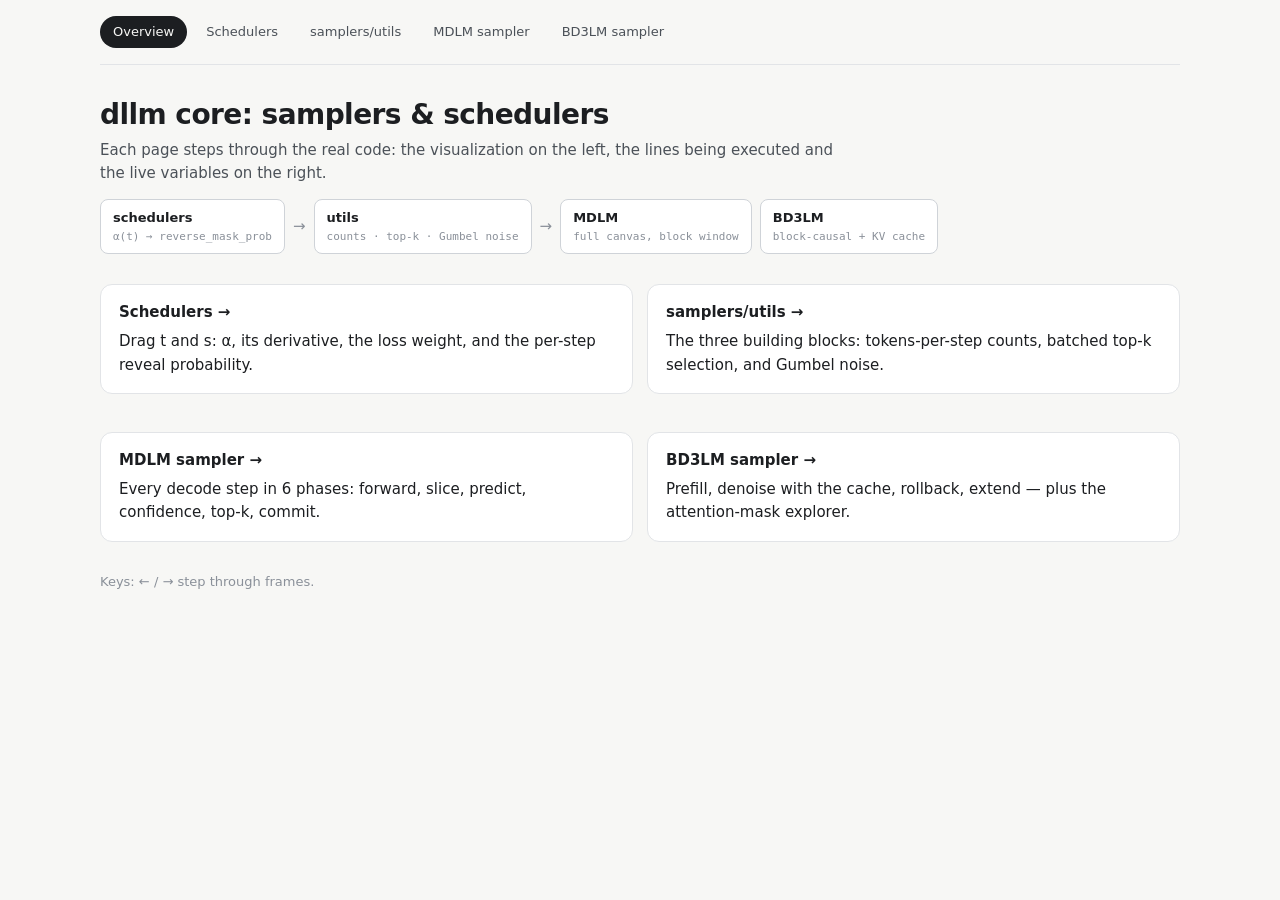
==== visualizations/index.html @ 9d62412a "dllm core" ====
<!doctype html>
<html lang="en"><head><meta charset="utf-8"><meta name="viewport" content="width=device-width,initial-scale=1">
<title>dllm core visualizations</title>
<link rel="stylesheet" href="assets/style.css">
</head><body><main>
<script src="assets/common.js"></script>
<script>document.write(navHtml("index.html"))</script>
<h1>dllm core: samplers &amp; schedulers</h1>
<p class="sub">Each page steps through the real code: the visualization on the left, the lines being executed and the live variables on the right.</p>

<div class="flow" style="margin:6px 0 18px">
  <div class="box"><b>schedulers</b><small>α(t) → reverse_mask_prob</small></div><div class="arr">→</div>
  <div class="box"><b>utils</b><small>counts · top-k · Gumbel noise</small></div><div class="arr">→</div>
  <div class="box"><b>MDLM</b><small>full canvas, block window</small></div>
  <div class="box"><b>BD3LM</b><small>block-causal + KV cache</small></div>
</div>

<div class="grid2">
  <a class="card" href="schedulers.html" style="text-decoration:none;color:inherit"><h3 style="margin-top:0">Schedulers →</h3>Drag t and s: α, its derivative, the loss weight, and the per-step reveal probability.</a>
  <a class="card" href="utils.html" style="text-decoration:none;color:inherit"><h3 style="margin-top:0">samplers/utils →</h3>The three building blocks: tokens-per-step counts, batched top-k selection, and Gumbel noise.</a>
  <a class="card" href="mdlm.html" style="text-decoration:none;color:inherit"><h3 style="margin-top:0">MDLM sampler →</h3>Every decode step in 6 phases: forward, slice, predict, confidence, top-k, commit.</a>
  <a class="card" href="bd3lm.html" style="text-decoration:none;color:inherit"><h3 style="margin-top:0">BD3LM sampler →</h3>Prefill, denoise with the cache, rollback, extend — plus the attention-mask explorer.</a>
</div>
<p style="color:var(--muted);font-size:13px;margin-top:18px">Keys: ← / → step through frames.</p>
</main></body></html>
---- visualizations/assets/style.css ----
:root {
  --bg: #f7f7f5; --surface: #ffffff; --ink: #1c1e21; --ink2: #4b5158; --muted: #8a9099;
  --line: #e2e4e7; --line2: #cfd3d8; --code: #f0f1f3;
  --c1: #2a6fdb; --c2: #d9730d; --c3: #178f6b; --c4: #8451cf;
  --prompt: #d5dae2; --prompt-ink: #3a4048; --eos: #ececef; --pad: #f3f3f5;
  --bad: #c2372d; --good: #178f6b; --hatch: rgba(217,115,13,.55);
  color-scheme: light;
}
@media (prefers-color-scheme: dark) {
  :root:not([data-theme="light"]) {
    --bg: #101215; --surface: #181b1f; --ink: #e8eaed; --ink2: #b4bac2; --muted: #7b828c;
    --line: #2a2e34; --line2: #3a3f47; --code: #21252a;
    --c1: #5b9bff; --c2: #f0983d; --c3: #3cc9a0; --c4: #b58cf0;
    --prompt: #333a45; --prompt-ink: #c9d0da; --eos: #23272c; --pad: #1c1f23;
    --bad: #ff7b6e; --good: #3cc9a0; --hatch: rgba(240,152,61,.6);
    color-scheme: dark;
  }
}
:root[data-theme="dark"] {
  --bg: #101215; --surface: #181b1f; --ink: #e8eaed; --ink2: #b4bac2; --muted: #7b828c;
  --line: #2a2e34; --line2: #3a3f47; --code: #21252a;
  --c1: #5b9bff; --c2: #f0983d; --c3: #3cc9a0; --c4: #b58cf0;
  --prompt: #333a45; --prompt-ink: #c9d0da; --eos: #23272c; --pad: #1c1f23;
  --bad: #ff7b6e; --good: #3cc9a0; --hatch: rgba(240,152,61,.6);
  color-scheme: dark;
}
* { box-sizing: border-box; }
html { background: var(--bg); }
body {
  margin: 0; background: var(--bg); color: var(--ink);
  font: 15px/1.55 system-ui, -apple-system, "Segoe UI", Roboto, sans-serif;
  padding: 0 clamp(16px, 4vw, 40px) 80px;
}
main { max-width: 1080px; margin: 0 auto; }
nav.top { display: flex; gap: 6px; flex-wrap: wrap; padding: 16px 0; border-bottom: 1px solid var(--line); margin-bottom: 8px; }
nav.top a { color: var(--ink2); text-decoration: none; padding: 5px 12px; border-radius: 999px; font-size: 13px; border: 1px solid transparent; }
nav.top a:hover { border-color: var(--line2); }
nav.top a.on { background: var(--ink); color: var(--bg); }
h1 { font-size: 28px; margin: 28px 0 6px; letter-spacing: -.02em; }
h2 { font-size: 20px; margin: 44px 0 8px; letter-spacing: -.01em; }
h3 { font-size: 15px; margin: 22px 0 6px; }
p.lede { color: var(--ink2); font-size: 16px; max-width: 70ch; margin: 0 0 8px; }
p, li { max-width: 78ch; }
code, pre, .mono { font-family: ui-monospace, "SF Mono", Menlo, Consolas, monospace; font-size: 12.5px; }
code { background: var(--code); padding: 1px 5px; border-radius: 4px; }
pre { background: var(--code); padding: 12px 14px; border-radius: 8px; overflow-x: auto; line-height: 1.5; margin: 8px 0; }
.card { background: var(--surface); border: 1px solid var(--line); border-radius: 12px; padding: 16px 18px; margin: 12px 0; }
.grid2 { display: grid; grid-template-columns: repeat(auto-fit, minmax(min(100%, 420px), 1fr)); gap: 14px; }
.controls { display: flex; flex-wrap: wrap; gap: 14px 22px; align-items: end; }
.controls label { display: flex; flex-direction: column; gap: 3px; font-size: 12px; color: var(--ink2); }
.controls input[type=range] { width: 150px; }
.controls select, .controls input[type=text], .controls input[type=number] {
  background: var(--surface); color: var(--ink); border: 1px solid var(--line2); border-radius: 6px; padding: 4px 8px; font: inherit; font-size: 13px;
}
.controls output { font-family: ui-monospace, monospace; color: var(--ink); }
button { background: var(--surface); color: var(--ink); border: 1px solid var(--line2); border-radius: 6px; padding: 5px 12px; font: inherit; font-size: 13px; cursor: pointer; }
button:hover { border-color: var(--ink2); }
button.primary { background: var(--ink); color: var(--bg); border-color: var(--ink); }
.legend { display: flex; flex-wrap: wrap; gap: 6px 16px; font-size: 12px; color: var(--ink2); margin: 6px 0 2px; }
.legend i { display: inline-block; width: 18px; height: 3px; border-radius: 2px; vertical-align: middle; margin-right: 6px; }
.legend i.sw { height: 12px; width: 12px; border-radius: 3px; }
svg text { fill: var(--muted); font-size: 11px; font-family: system-ui, sans-serif; }
svg .grid { stroke: var(--line); stroke-width: 1; }
svg .axis { stroke: var(--line2); stroke-width: 1; }
.chart { position: relative; }
.chart svg { width: 100%; height: auto; display: block; }
.note { border-left: 3px solid var(--c2); padding: 6px 12px; background: color-mix(in srgb, var(--c2) 8%, var(--surface)); border-radius: 0 8px 8px 0; font-size: 14px; margin: 10px 0; max-width: 78ch; }
.note.info { border-color: var(--c1); background: color-mix(in srgb, var(--c1) 7%, var(--surface)); }
.note.bad { border-color: var(--bad); background: color-mix(in srgb, var(--bad) 7%, var(--surface)); }
table { border-collapse: collapse; font-size: 13px; width: 100%; }
th, td { text-align: left; padding: 6px 10px; border-bottom: 1px solid var(--line); vertical-align: top; }
th { color: var(--ink2); font-weight: 600; font-size: 12px; }
.tblwrap { overflow-x: auto; }
.pill { display: inline-block; font-size: 11px; padding: 1px 8px; border-radius: 999px; border: 1px solid var(--line2); color: var(--ink2); }
.pill.hi { border-color: var(--bad); color: var(--bad); }
.pill.med { border-color: var(--c2); color: var(--c2); }
.pill.lo { border-color: var(--muted); color: var(--muted); }

/* ---- token canvas ---- */
.seqs { overflow-x: auto; padding: 4px 0 10px; }
.seq { margin: 0 0 16px; min-width: max-content; }
.seq .lab { font-size: 12px; color: var(--ink2); margin-bottom: 3px; font-family: ui-monospace, monospace; }
.row { display: grid; grid-template-columns: repeat(var(--T), var(--cw)); gap: 2px; }
.cell { height: 30px; border-radius: 4px; font: 11px ui-monospace, monospace; display: grid; place-items: center; color: var(--ink2); position: relative; }
.cell.prompt { background: var(--prompt); color: var(--prompt-ink); }
.cell.pad { background: var(--pad); border: 1px dashed var(--line2); color: var(--muted); }
.cell.eos { background: var(--eos); color: var(--muted); }
.cell.none { border: 1px dotted var(--line); background: transparent; }
.cell.mask { border: 1px dashed var(--c2); background: repeating-linear-gradient(45deg, transparent 0 4px, var(--hatch) 4px 5px); color: var(--c2); }
.cell.done { background: color-mix(in srgb, var(--c1) calc(var(--f) * 70% + 12%), var(--surface)); color: var(--ink); }
.cell.done.dark { color: #fff; }
.cell.sel { outline: 2px solid var(--c2); outline-offset: 1px; z-index: 1; }
.cell.eostok { background: var(--eos); border: 1px solid var(--bad); color: var(--bad); }
.bars { height: 40px; align-items: end; margin-top: 3px; }
.bars div { background: color-mix(in srgb, var(--c1) 45%, var(--surface)); border-radius: 2px 2px 0 0; min-height: 0; }
.bars div.pick { background: var(--c2); }
.win { height: 8px; margin-top: 3px; }
.win div { background: var(--c3); opacity: .75; border-radius: 4px; height: 4px; align-self: center; }
.tokrow { display: flex; gap: 2px; }
#tip { position: fixed; pointer-events: none; z-index: 50; background: var(--ink); color: var(--bg); font-size: 12px; padding: 5px 9px; border-radius: 6px; max-width: 280px; display: none; white-space: pre-line; box-shadow: 0 4px 14px rgba(0,0,0,.25); }
.chart .tt { position: absolute; pointer-events: none; background: var(--ink); color: var(--bg); font-size: 12px; padding: 6px 9px; border-radius: 6px; display: none; white-space: nowrap; box-shadow: 0 4px 14px rgba(0,0,0,.25); }
.matrix { display: grid; gap: 1px; width: max-content; }
.mcell { width: var(--mc, 14px); height: var(--mc, 14px); background: var(--pad); border-radius: 2px; }
.mcell.on { background: color-mix(in srgb, var(--c1) 70%, var(--surface)); }
.mcell.q { outline: 1px solid var(--c2); }
.mcell.qon { background: var(--c2); }
.mlab { font: 10px ui-monospace, monospace; color: var(--muted); display: grid; place-items: center; width: var(--mc, 14px); height: var(--mc, 14px); }
.numgrid { display: grid; gap: 2px; width: max-content; }
.ncell { min-width: 26px; height: 24px; padding: 0 4px; display: grid; place-items: center; border-radius: 4px; font: 11px ui-monospace, monospace; background: var(--code); color: var(--ink2); }
.ncell.nz { background: color-mix(in srgb, var(--c1) 22%, var(--surface)); color: var(--ink); }
.ncell.cur { outline: 2px solid var(--c2); }
.ncell.hd { background: transparent; color: var(--muted); }
.stat { display: inline-block; margin: 4px 22px 4px 0; }
.stat b { display: block; font-size: 22px; letter-spacing: -.02em; font-variant-numeric: tabular-nums; }
.stat span { font-size: 12px; color: var(--ink2); }
.flow { display: flex; flex-wrap: wrap; gap: 8px; align-items: stretch; }
.flow .box { border: 1px solid var(--line2); border-radius: 8px; padding: 8px 12px; background: var(--surface); font-size: 13px; min-width: 140px; }
.flow .box small { display: block; color: var(--muted); font-size: 11px; font-family: ui-monospace, monospace; }
.flow .arr { align-self: center; color: var(--muted); }
.loop-tag { font: 11px ui-monospace, monospace; color: var(--bad); border: 1px solid var(--bad); border-radius: 4px; padding: 0 5px; }

/* ---- revamp: split layout, code panel, watch, stepper ---- */
.split { display: grid; grid-template-columns: minmax(0, 1.2fr) minmax(0, 1fr); gap: 16px; align-items: start; }
@media (max-width: 960px) { .split { grid-template-columns: 1fr; } }
.sticky { position: sticky; top: 12px; }
.code { background: var(--code); border-radius: 10px; padding: 8px 0 10px; overflow: auto; max-height: 62vh; border: 1px solid var(--line); }
.code + .code { margin-top: 10px; }
.code .ttl { padding: 2px 14px 6px; color: var(--muted); font: 11px ui-monospace, monospace; }
.code .ln { display: block; padding: 0 14px 0 11px; border-left: 3px solid transparent; white-space: pre; color: var(--ink2); font: 12.5px/1.6 ui-monospace, "SF Mono", Menlo, Consolas, monospace; opacity: .5; transition: opacity .12s, background .12s; }
.code .ln.plain { opacity: .85; }
.code .ln.on { opacity: 1; color: var(--ink); background: color-mix(in srgb, var(--c2) 17%, transparent); border-left-color: var(--c2); }
.code .cm { color: var(--muted); }
.watch { margin-top: 10px; border: 1px solid var(--line); border-radius: 10px; background: var(--surface); padding: 6px 12px; font: 12px/1.7 ui-monospace, monospace; overflow-x: auto; }
.watch div { display: flex; gap: 10px; white-space: nowrap; }
.watch b { color: var(--c1); font-weight: 600; min-width: 86px; }
.watch span { color: var(--ink); }
.watch .t { color: var(--muted); margin-left: auto; padding-left: 12px; }
.stepper { display: flex; gap: 8px; align-items: center; flex-wrap: wrap; }
.stepper input[type=range] { flex: 1; min-width: 140px; }
.stepper .lab { font: 12px ui-monospace, monospace; color: var(--ink2); min-width: 64px; text-align: right; }
.cap { font-size: 15px; margin: 10px 0 6px; min-height: 3em; }
.cap b { color: var(--c2); }
.panel { background: var(--surface); border: 1px solid var(--line); border-radius: 12px; padding: 14px 16px; }
.tabs { display: flex; gap: 6px; margin: 0 0 12px; }
.tabs button.on { background: var(--ink); color: var(--bg); border-color: var(--ink); }
.cell.proc { box-shadow: inset 0 0 0 1.5px color-mix(in srgb, var(--c1) 55%, transparent); }
.cell.dim { opacity: .28; }
.cell .tk { font-size: 9px; letter-spacing: -.02em; }
.cell.tmp { background: repeating-linear-gradient(45deg, transparent 0 4px, color-mix(in srgb, var(--c4) 55%, transparent) 4px 5px); border: 1px dashed var(--c4); }
.cell.kv { background: color-mix(in srgb, var(--c4) 38%, var(--surface)); color: var(--ink); }
.bar1 { display: flex; height: 22px; border-radius: 5px; overflow: hidden; background: var(--code); }
.bar1 i { display: block; height: 100%; }
.mini { font: 12px/1.6 ui-monospace, monospace; color: var(--ink2); margin: 2px 0; }
.mini b { color: var(--ink); }
h1 { margin-bottom: 2px; }
.sub { color: var(--ink2); margin: 0 0 14px; }

/* ---- code panel fixes ---- */
.split { grid-template-columns: minmax(0, 1fr) minmax(0, 1.05fr); }
@media (max-width: 960px) { .split { grid-template-columns: 1fr; } }
.code { margin-bottom: 10px; max-height: 68vh; }
.code .ln { white-space: pre-wrap; overflow-wrap: anywhere; font-size: 12px; line-height: 1.55; opacity: .82; }
.code .ln.plain { opacity: .95; }
.code .ln.on { opacity: 1; background: color-mix(in srgb, var(--c2) 22%, transparent); }
.controls label:has(> input[type=checkbox]) { flex-direction: row; align-items: center; gap: 6px; padding-bottom: 4px; }

/* ---- embed mode + blog ---- */
.embed h1, .embed .sub, .embed nav.top { display: none; }
.embed body { padding-bottom: 12px; }
.embed h2 { display: none; }
.blog main { max-width: 780px; }
.blog h1 { font-size: 34px; line-height: 1.15; margin: 34px 0 8px; }
.blog h2 { font-size: 26px; margin: 56px 0 10px; }
.blog h3 { font-size: 18px; margin: 30px 0 6px; }
.blog p, .blog li { max-width: none; font-size: 17px; line-height: 1.72; }
.blog li { margin: 4px 0; }
.blog figure { margin: 22px -60px; }
@media (max-width: 960px) { .blog figure { margin: 22px 0; } }
.blog figure iframe { width: 100%; border: 1px solid var(--line); border-radius: 12px; background: var(--bg); display: block; min-height: 300px; }
.blog figcaption { font-size: 13.5px; color: var(--ink2); margin: 8px 2px 0; }
.blog .eq { background: var(--code); border-radius: 8px; padding: 12px 16px; margin: 14px 0; font: 15px/1.7 ui-monospace, monospace; overflow-x: auto; }
@media (min-width: 700px) and (max-width: 960px) { .embed .split { grid-template-columns: minmax(0, .9fr) minmax(0, 1.2fr); } }
.embed .sticky { position: static; }
.embed .code { max-height: none; }
[hidden] { display: none !important; }
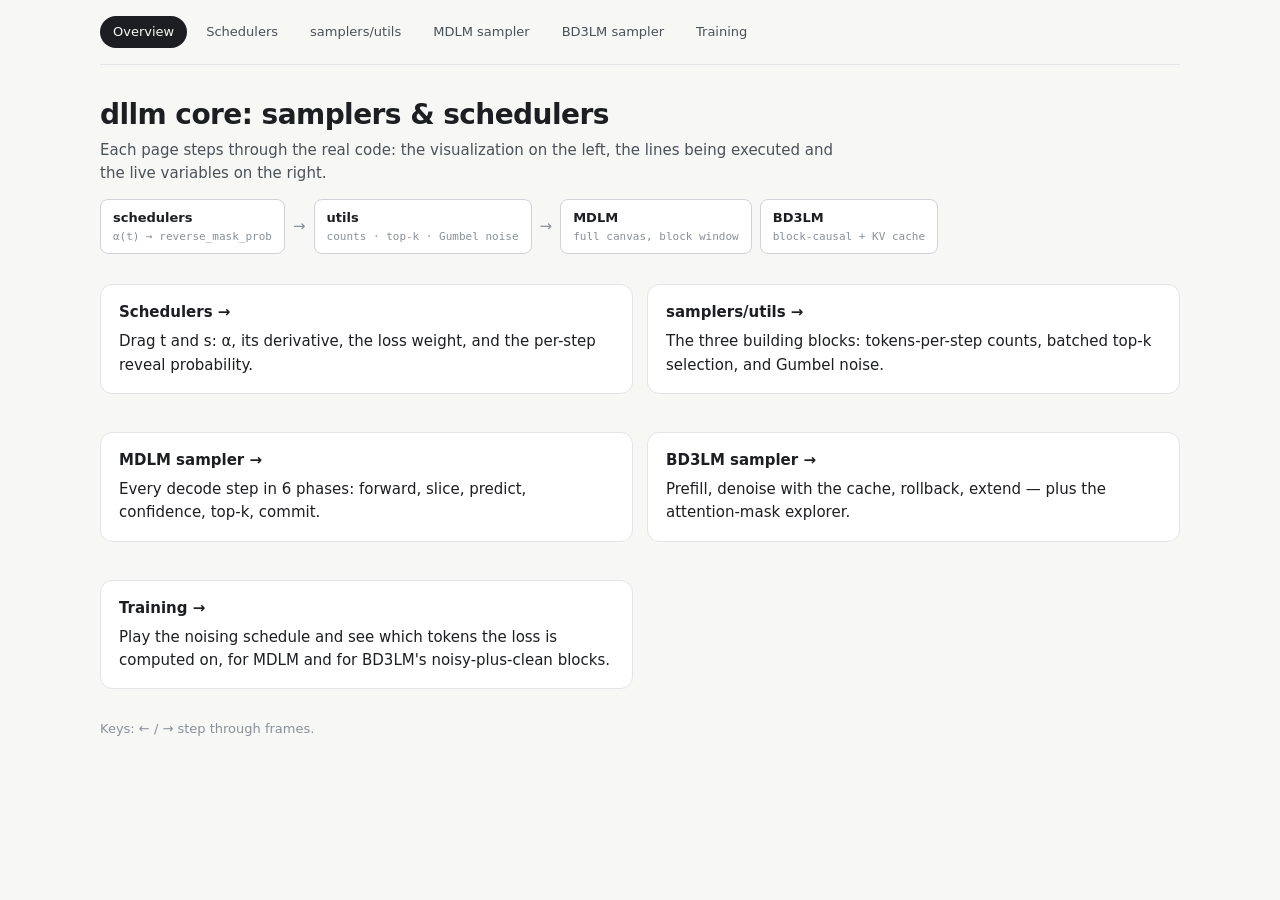
==== commit 95a48b0a: "add train" ====
--- a/visualizations/index.html
+++ b/visualizations/index.html
@@ -20,6 +20,7 @@
   <a class="card" href="utils.html" style="text-decoration:none;color:inherit"><h3 style="margin-top:0">samplers/utils →</h3>The three building blocks: tokens-per-step counts, batched top-k selection, and Gumbel noise.</a>
   <a class="card" href="mdlm.html" style="text-decoration:none;color:inherit"><h3 style="margin-top:0">MDLM sampler →</h3>Every decode step in 6 phases: forward, slice, predict, confidence, top-k, commit.</a>
   <a class="card" href="bd3lm.html" style="text-decoration:none;color:inherit"><h3 style="margin-top:0">BD3LM sampler →</h3>Prefill, denoise with the cache, rollback, extend — plus the attention-mask explorer.</a>
+  <a class="card" href="training.html" style="text-decoration:none;color:inherit"><h3 style="margin-top:0">Training →</h3>Play the noising schedule and see which tokens the loss is computed on, for MDLM and for BD3LM's noisy-plus-clean blocks.</a>
 </div>
 <p style="color:var(--muted);font-size:13px;margin-top:18px">Keys: ← / → step through frames.</p>
 </main></body></html>
--- a/visualizations/assets/style.css
+++ b/visualizations/assets/style.css
@@ -183,3 +183,20 @@
 .embed .sticky { position: static; }
 .embed .code { max-height: none; }
 [hidden] { display: none !important; }
+
+/* ---- training page: word-level token columns ---- */
+.trk { display: flex; flex-wrap: wrap; gap: 12px 6px; }
+.tcol { display: flex; flex-direction: column; gap: 3px; align-items: stretch; min-width: 40px; }
+.wt { font: 12px ui-monospace, "SF Mono", Menlo, monospace; padding: 4px 7px; border-radius: 5px; text-align: center; white-space: nowrap; }
+.wt.clean { background: var(--pad); color: var(--muted); }
+.wt.ctx { background: var(--prompt); color: var(--prompt-ink); }
+.wt.msk { border: 1px dashed var(--c2); background: repeating-linear-gradient(45deg, transparent 0 4px, var(--hatch) 4px 5px); color: var(--c2); }
+.wt.att { outline: 2px solid var(--c4); background: color-mix(in srgb, var(--c4) 22%, var(--surface)); color: var(--ink); }
+.wt.mark { font-size: 10.5px; padding: 0 2px; color: var(--muted); }
+.wt.mark.on { color: var(--c2); font-weight: 600; }
+.blks { display: flex; flex-wrap: wrap; gap: 10px; }
+.blk { border: 1.5px solid var(--line2); border-radius: 10px; padding: 6px 8px 8px; cursor: pointer; transition: opacity .12s; }
+.blk .bh { font: 11px ui-monospace, monospace; color: var(--ink2); margin-bottom: 6px; }
+.blk.sel { border-color: var(--c2); box-shadow: 0 0 0 1px var(--c2) inset; }
+.blk.future { opacity: .38; }
+.rowlab { font: 11px ui-monospace, monospace; color: var(--muted); margin: 0 0 4px; }
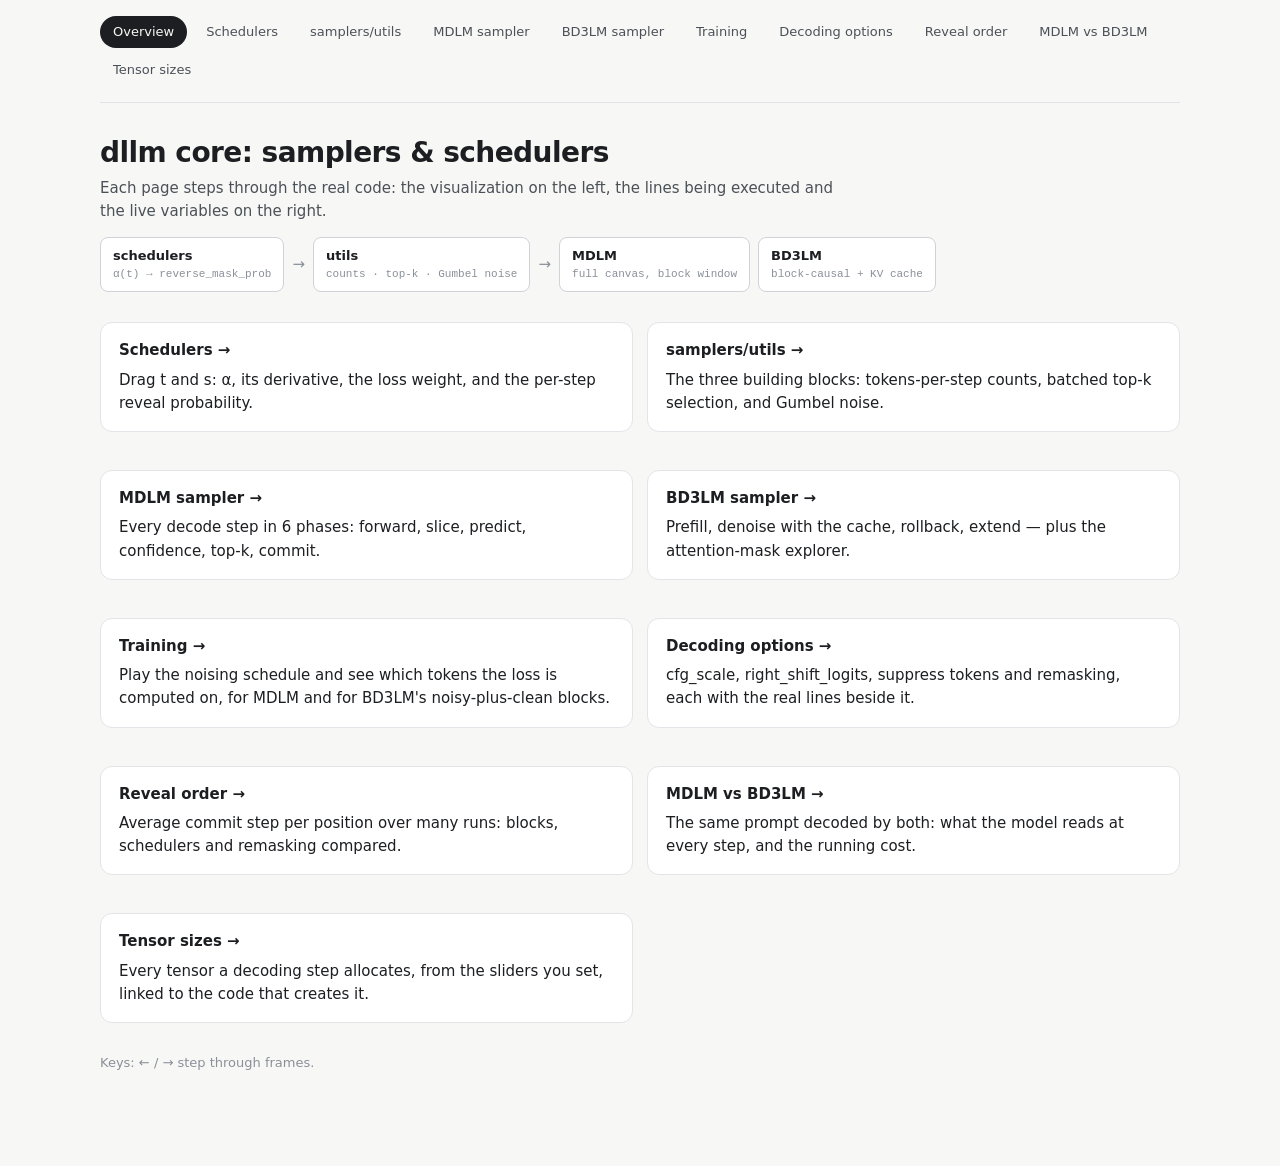
==== commit a7c12382: "training" ====
--- a/visualizations/index.html
+++ b/visualizations/index.html
@@ -21,6 +21,10 @@
   <a class="card" href="mdlm.html" style="text-decoration:none;color:inherit"><h3 style="margin-top:0">MDLM sampler →</h3>Every decode step in 6 phases: forward, slice, predict, confidence, top-k, commit.</a>
   <a class="card" href="bd3lm.html" style="text-decoration:none;color:inherit"><h3 style="margin-top:0">BD3LM sampler →</h3>Prefill, denoise with the cache, rollback, extend — plus the attention-mask explorer.</a>
   <a class="card" href="training.html" style="text-decoration:none;color:inherit"><h3 style="margin-top:0">Training →</h3>Play the noising schedule and see which tokens the loss is computed on, for MDLM and for BD3LM's noisy-plus-clean blocks.</a>
+  <a class="card" href="options.html" style="text-decoration:none;color:inherit"><h3 style="margin-top:0">Decoding options →</h3>cfg_scale, right_shift_logits, suppress tokens and remasking, each with the real lines beside it.</a>
+  <a class="card" href="reveal_order.html" style="text-decoration:none;color:inherit"><h3 style="margin-top:0">Reveal order →</h3>Average commit step per position over many runs: blocks, schedulers and remasking compared.</a>
+  <a class="card" href="compare.html" style="text-decoration:none;color:inherit"><h3 style="margin-top:0">MDLM vs BD3LM →</h3>The same prompt decoded by both: what the model reads at every step, and the running cost.</a>
+  <a class="card" href="tensors.html" style="text-decoration:none;color:inherit"><h3 style="margin-top:0">Tensor sizes →</h3>Every tensor a decoding step allocates, from the sliders you set, linked to the code that creates it.</a>
 </div>
 <p style="color:var(--muted);font-size:13px;margin-top:18px">Keys: ← / → step through frames.</p>
 </main></body></html>
--- a/visualizations/assets/style.css
+++ b/visualizations/assets/style.css
@@ -200,3 +200,4 @@
 .blk.sel { border-color: var(--c2); box-shadow: 0 0 0 1px var(--c2) inset; }
 .blk.future { opacity: .38; }
 .rowlab { font: 11px ui-monospace, monospace; color: var(--muted); margin: 0 0 4px; }
+.cell.rd { background: color-mix(in srgb, var(--c1) 55%, var(--surface)); }
